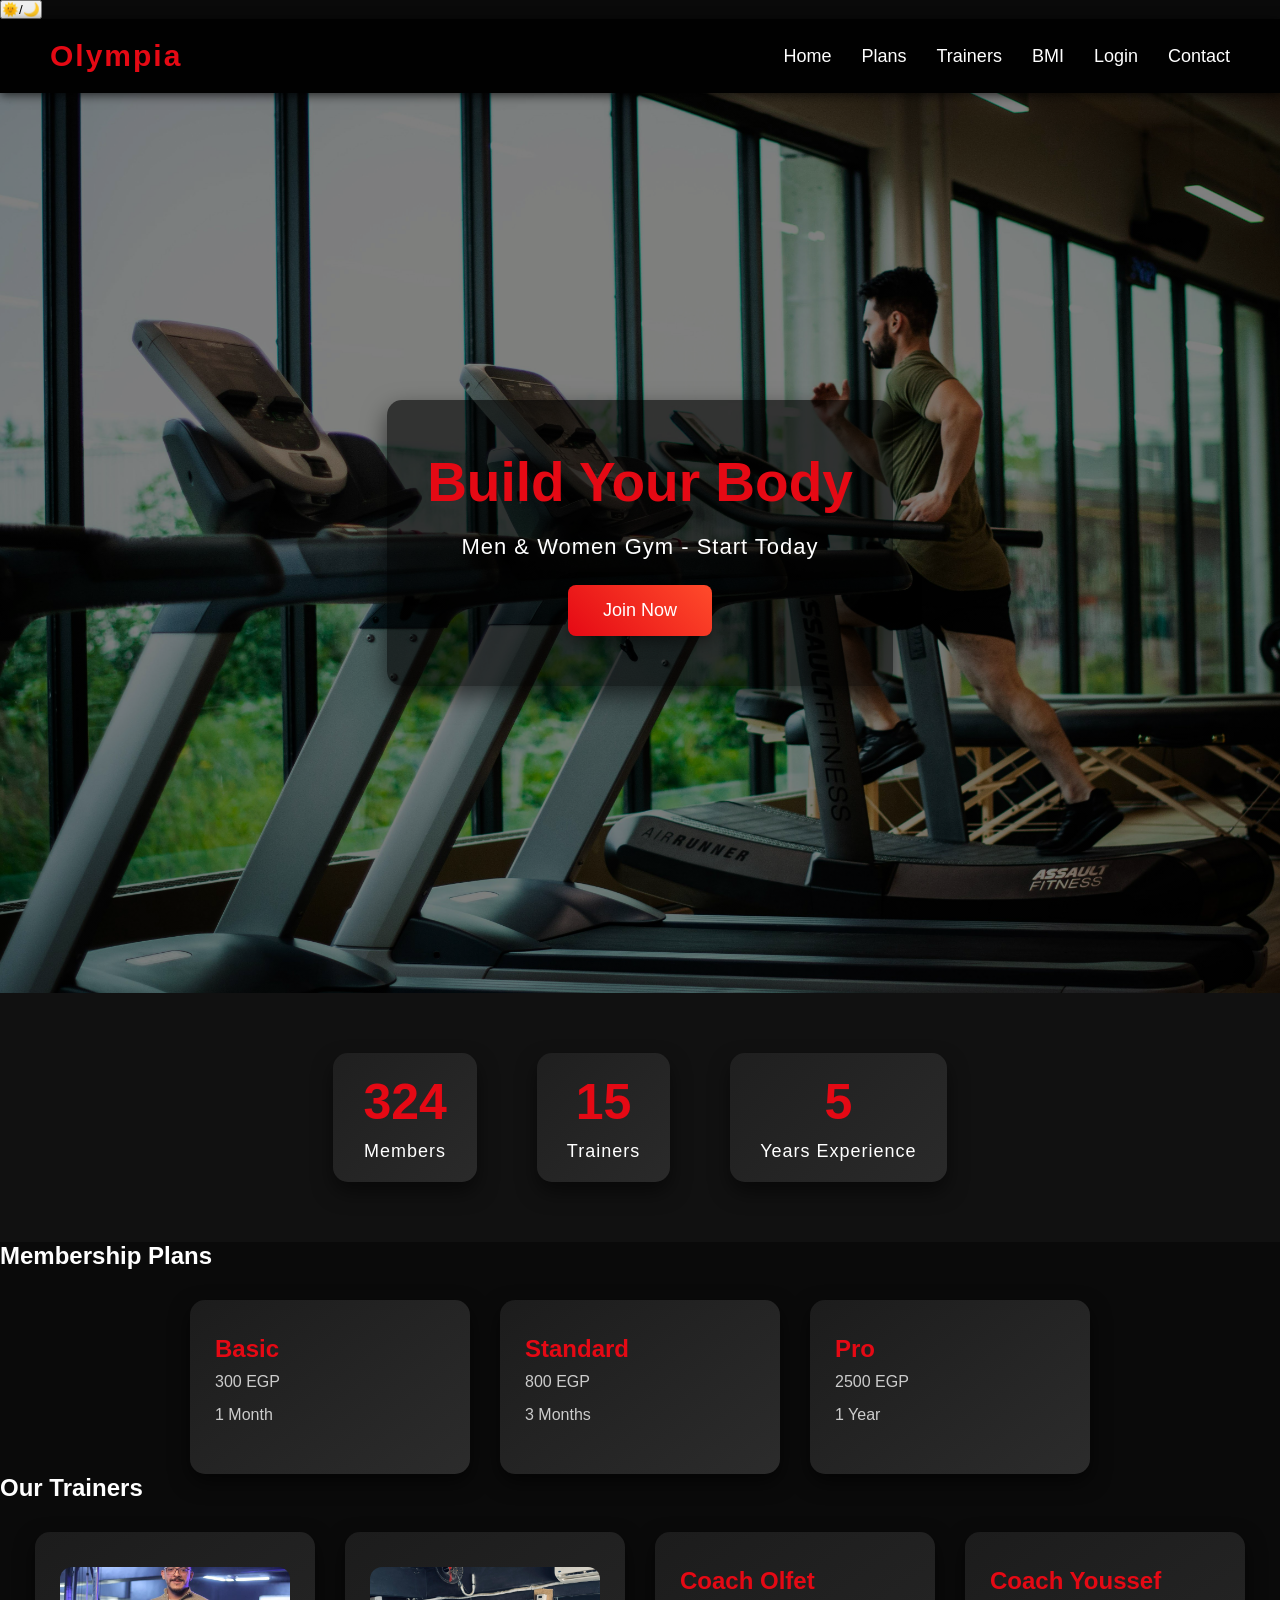
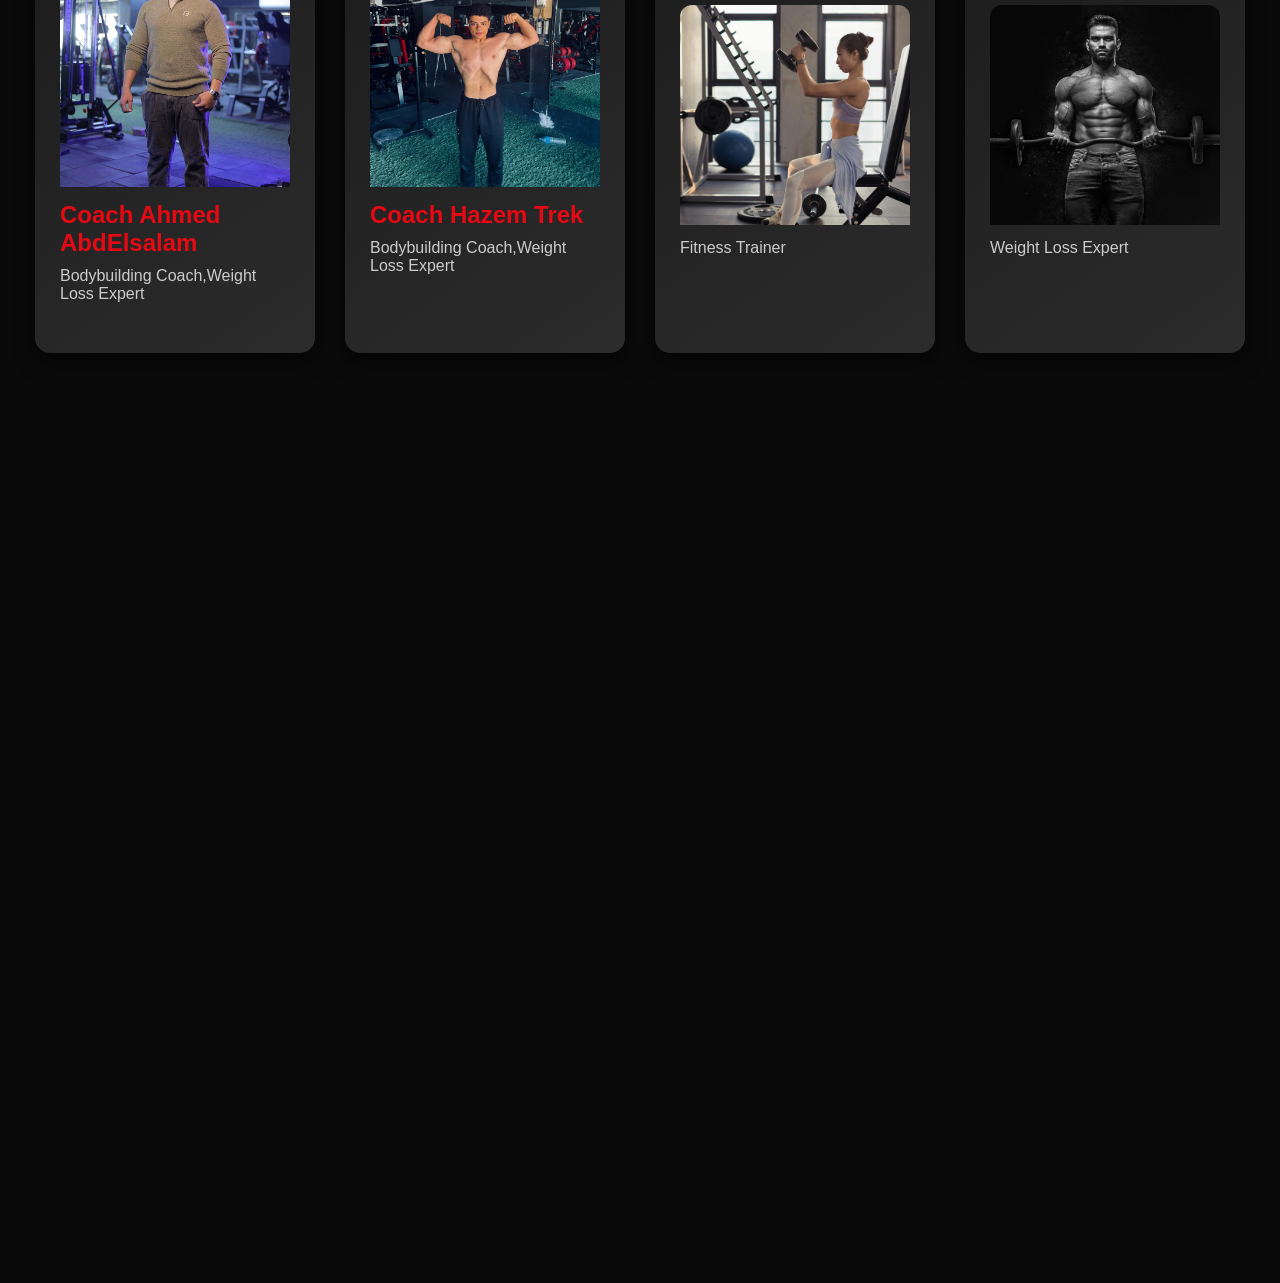
==== olmpya gym/index.html @ c34d0414 "Add files via upload" ====
<!DOCTYPE html>
<html lang="en">
<head>
    <meta charset="UTF-8">
    <title>Olympia Gym</title>
    <link rel="stylesheet" href="style.css">
</head>
<body>

<!-- Dark/Light Toggle -->
<button id="themeToggle" class="theme-toggle">🌞/🌙</button>

<!-- WhatsApp Button -->
<a href="https://wa.me/201556507666" class="whatsapp" target="_blank">WhatsApp</a>

<!-- Navbar -->
<nav>
    <h1>Olympia</h1>
    <ul>
        <li><a href="#home">Home</a></li>
        <li><a href="#plans">Plans</a></li>
        <li><a href="#trainers">Trainers</a></li>
        <li><a href="#bmi">BMI</a></li>
        <li><a href="#login">Login</a></li>
        <li><a href="#contact">Contact</a></li>
    </ul>
</nav>

<!-- Hero -->
<section id="home" class="hero reveal">
    <div class="hero-content">
        <h2>Build Your Body</h2>
        <p>Men & Women Gym - Start Today</p>
        <button>Join Now</button>
    </div>
</section>

<!-- Stats -->
<section class="stats reveal">
    <div class="stat">
        <h2 class="counter" data-target="1200">0</h2>
        <p>Members</p>
    </div>
    <div class="stat">
        <h2 class="counter" data-target="15">0</h2>
        <p>Trainers</p>
    </div>
    <div class="stat">
        <h2 class="counter" data-target="5">0</h2>
        <p>Years Experience</p>
    </div>
</section>

<!-- Plans -->
<section id="plans" class="pricing reveal">
    <h2>Membership Plans</h2>
    <div class="cards">
        <div class="card">
            <h3>Basic</h3>
            <p class="price">300 EGP</p>
            <p>1 Month</p>
        </div>
        <div class="card">
            <h3>Standard</h3>
            <p class="price">800 EGP</p>
            <p>3 Months</p>
        </div>
        <div class="card pro">
            <h3>Pro</h3>
            <p class="price">2500 EGP</p>
            <p>1 Year</p>
        </div>
    </div>
</section>

<!-- Trainers -->
<section id="trainers" class="trainers reveal">
    <h2>Our Trainers</h2>
    <div class="cards">

        <div class="card">
            <div class="trainer-card">
                <img src="images/3BSS.JPG" alt="Trainer" class="trainer-img">
            
                <h3>Coach Ahmed AbdElsalam</h3>
                <p>Bodybuilding Coach,Weight Loss Expert</p>
            </div>

        </div>
            <div class="card">
            <div class="trainer-card">
                <img src="images/Z00MAA.JPG" alt="Trainer" class="trainer-img">
                <h3>Coach Hazem Trek</h3>

                <p>Bodybuilding Coach,Weight Loss Expert</p>
            </div>
            
        </div>
        <div class="card">
            <h3>Coach Olfet</h3>
            <img src="images/olfet.jpg" alt="Trainer" class="trainer-img">
            <p>Fitness Trainer</p>
        </div>
        <div class="card">
            <h3>Coach Youssef</h3>
            <img src="images/YOUSSEF.jpg" alt="Trainer" class="trainer-img">
            <p>Weight Loss Expert</p>
        </div>
    </div>
</section>

<!-- BMI Calculator -->
<section id="bmi" class="bmi reveal">
    <h2>BMI Calculator</h2>
    <input type="number" id="weight" placeholder="Weight (kg)">
    <input type="number" id="height" placeholder="Height (cm)">
    <button onclick="calcBMI()">Calculate</button>
    <h3 id="result"></h3>
</section>

<!-- Login -->
<section id="login" class="login reveal">
    <h2>Member Login</h2>
    <input type="text" placeholder="Username">
    <input type="password" placeholder="Password">
    <button>Login</button>
</section>

<!-- Contact -->
<section id="contact" class="contact reveal">
    <h2>Contact Us</h2>
    <form>
        <input type="text" placeholder="Your Name" required>
        <input type="text" placeholder="Phone Number" required>
        <button type="submit">Send</button>
    </form>
</section>

<script src="script.js"></script>
</body>
</html>
---- olmpya gym/style.css ----
/* Reset */
*{
    margin:0;
    padding:0;
    box-sizing:border-box;
    font-family: 'Montserrat', Arial, sans-serif;
}

body{
    background:#0a0a0a;
    color:#fff;
    scroll-behavior: smooth;
}

/* Navbar */
nav{
    display:flex;
    justify-content:space-between;
    align-items:center;
    padding:20px 50px;
    background:rgba(0,0,0,0.85);
    position:sticky;
    top:0;
    z-index:1000;
    box-shadow:0 2px 10px rgba(0,0,0,0.7);
}

nav h1{
    color:#e50914;
    font-size:30px;
    font-weight:700;
    letter-spacing:2px;
}

nav ul{
    display:flex;
    list-style:none;
    gap:30px;
}

nav ul li a{
    color:#fff;
    text-decoration:none;
    font-size:18px;
    transition:0.3s;
}

nav ul li a:hover{
    color:#e50914;
    transform:scale(1.1);
}

/* Hero Section */
.hero{
    height:90vh;
background: linear-gradient(rgba(0,0,0,0.5), rgba(0,0,0,0.5)), url("images/Olmpya.jpg") center/cover no-repeat;
    height: 100vh;
    
    
    display:flex;
    align-items:center;
    justify-content:center;
}

.hero-content{
    background:rgba(0,0,0,0.6);
    padding:50px 40px;
    border-radius:15px;
    text-align:center;
    box-shadow:0 10px 25px rgba(0,0,0,0.6);
}

.hero h2{
    font-size:55px;
    margin-bottom:20px;
    color:#e50914;
}

.hero p{
    font-size:22px;
    margin-bottom:25px;
    letter-spacing:1px;
}

.hero button{
    padding:15px 35px;
    border:none;
    background:linear-gradient(45deg,#e50914,#ff4b2b);
    color:white;
    font-size:18px;
    border-radius:8px;
    cursor:pointer;
    box-shadow:0 5px 15px rgba(0,0,0,0.5);
    transition:0.3s;
}

.hero button:hover{
    transform:scale(1.05);
    box-shadow:0 8px 25px rgba(0,0,0,0.7);
}

/* Stats */
.stats{
    display:flex;
    justify-content:center;
    gap:60px;
    padding:60px 20px;
    background:#111;
}

.stat{
    text-align:center;
    padding:20px 30px;
    background:linear-gradient(135deg,#1f1f1f,#2a2a2a);
    border-radius:15px;
    box-shadow:0 10px 20px rgba(0,0,0,0.5);
    transition:0.3s;
}

.stat:hover{
    transform:translateY(-10px);
    box-shadow:0 15px 25px rgba(0,0,0,0.7);
}

.stat h2{
    color:#e50914;
    font-size:50px;
    margin-bottom:10px;
}

.stat p{
    font-size:18px;
    letter-spacing:1px;
}

/* Cards */
.cards{
    display:flex;
    justify-content:center;
    gap:30px;
    flex-wrap:wrap;
    margin-top:30px;
}

.card{
    background:linear-gradient(145deg,#1c1c1c,#2c2c2c);
    padding:35px 25px;
    width:280px;
    border-radius:15px;
    transition:0.3s;
    box-shadow:0 8px 20px rgba(0,0,0,0.6);
}

.card:hover{
    transform:translateY(-15px);
    box-shadow:0 15px 35px rgba(0,0,0,0.7);
}

.card h3{
    font-size:24px;
    margin-bottom:10px;
    color:#e50914;
}

.card p{
    font-size:16px;
    margin-bottom:15px;
    color:#ccc;
}
.trainer-card {
    overflow: hidden;
}

.trainer-img {
    width: 100%;
    height: 220px;
    object-fit: cover;
    border-radius: 12px 12px 0 0;
    margin-bottom: 10px;
}


.price{
    font-size:28px;
    color:#ff4b2b;
    margin-bottom:15px;
}

/* BMI Section */
.bmi input{
    display:block;
    margin:12px auto;
    padding:12px;
    width:220px;
    border-radius:8px;
    border:none;
    outline:none;
    background:rgba(255,255,255,0.05);
    color:#fff;
    font-size:16px;
    transition:0.3s;
}

.bmi input::placeholder{
    color:#bbb;
}

.bmi input:focus{
    background:rgba(255,255,255,0.15);
    box-shadow:0 0 10px #e50914;
}

.bmi button{
    padding:12px 25px;
    background:linear-gradient(45deg,#e50914,#ff4b2b);
    color:white;
    border:none;
    border-radius:8px;
    cursor:pointer;
    font-size:16px;
    margin-top:10px;
    box-shadow:0 5px 15px rgba(0,0,0,0.5);
    transition:0.3s;
}

.bmi button:hover{
    transform:scale(1.05);
}

/* Login Section */
.login{
    background:rgba(20,20,20,0.85);
    padding:40px 30px;
    border-radius:20px;
    width:350px;
    margin:40px auto;
    box-shadow:0 15px 35px rgba(0,0,0,0.7);
    transition:0.3s;
}

.login:hover{
    transform:translateY(-5px);
    box-shadow:0 20px 45px rgba(0,0,0,0.8);
}

.login input{
    display:block;
    width:100%;
    padding:15px;
    margin:15px 0;
    border:none;
    border-radius:12px;
    background:rgba(255,255,255,0.05);
    color:#fff;
    font-size:16px;
    outline:none;
    transition:0.3s;
}

.login input::placeholder{
    color:#bbb;
    font-weight:500;
}

.login input:focus{
    background:rgba(255,255,255,0.15);
    box-shadow:0 0 10px #e50914;
}

.login button{
    display:block;
    width:100%;
    padding:15px;
    margin-top:15px;
    border:none;
    border-radius:12px;
    background:linear-gradient(45deg,#e50914,#ff4b2b);
    color:white;
    font-size:18px;
    font-weight:600;
    cursor:pointer;
    transition:0.3s;
    box-shadow:0 5px 20px rgba(0,0,0,0.6);
}

.login button:hover{
    transform:scale(1.05);
    box-shadow:0 8px 25px rgba(0,0,0,0.8);
}

/* Contact Section */
.contact{
    background:rgba(20,20,20,0.85);
    padding:40px 30px;
    border-radius:20px;
    width:350px;
    margin:40px auto;
    box-shadow:0 15px 35px rgba(0,0,0,0.7);
    transition:0.3s;
}

.contact:hover{
    transform:translateY(-5px);
    box-shadow:0 20px 45px rgba(0,0,0,0.8);
}

.contact input{
    display:block;
    width:100%;
    padding:15px;
    margin:15px 0;
    border:none;
    border-radius:12px;
    background:rgba(255,255,255,0.05);
    color:#fff;
    font-size:16px;
    outline:none;
    transition:0.3s;
}

.contact input::placeholder{
    color:#bbb;
    font-weight:500;
}

.contact input:focus{
    background:rgba(255,255,255,0.15);
    box-shadow:0 0 10px #e50914;
}

.contact button{
    display:block;
    width:100%;
    padding:15px;
    margin-top:15px;
    border:none;
    border-radius:12px;
    background:linear-gradient(45deg,#e50914,#ff4b2b);
    color:white;
    font-size:18px;
    font-weight:600;
    cursor:pointer;
    transition:0.3s;
    box-shadow:0 5px 20px rgba(0,0,0,0.6);
}

.contact button:hover{
    transform:scale(1.05);
    box-shadow:0 8px 25px rgba(0,0,0,0.8);
}

/* WhatsApp */
.whatsapp{
    position:fixed;
    bottom:20px;
    right:20px;
    background:green;
    color:white;
    padding:15px 20px;
    border-radius:10px;
    text-decoration:none;
    font-weight:bold;
    font-size:16px;
    box-shadow:0 5px 20px rgba(0,0,0,0.5);
    transition:0.3s;
}

.whatsapp:hover{
    transform:scale(1.1);
    box-shadow:0 8px 25px rgba(0,0,0,0.7);
}

/* Scroll Reveal */
.reveal{
    opacity:0;
    transform:translateY(50px);
    transition:1s;
}

.reveal.active{
    opacity:1;
    transform:translateY(0);
}

/* Responsive */
@media (max-width:768px){
    nav{ flex-direction:column; gap:15px; }
    .hero{ padding:60px 20px; text-align:center; height:auto; }
    .hero h2{ font-size:36px; }
    .cards{ flex-direction:column; align-items:center; }
    .stats{ flex-direction:column; gap:20px; }
    .login, .contact, .bmi{
        width:90%;
        padding:30px 20px;
    }
    .login input, .login button,
    .bmi input, .bmi button,
    .contact input, .contact button{
        width:100%;
    }
}
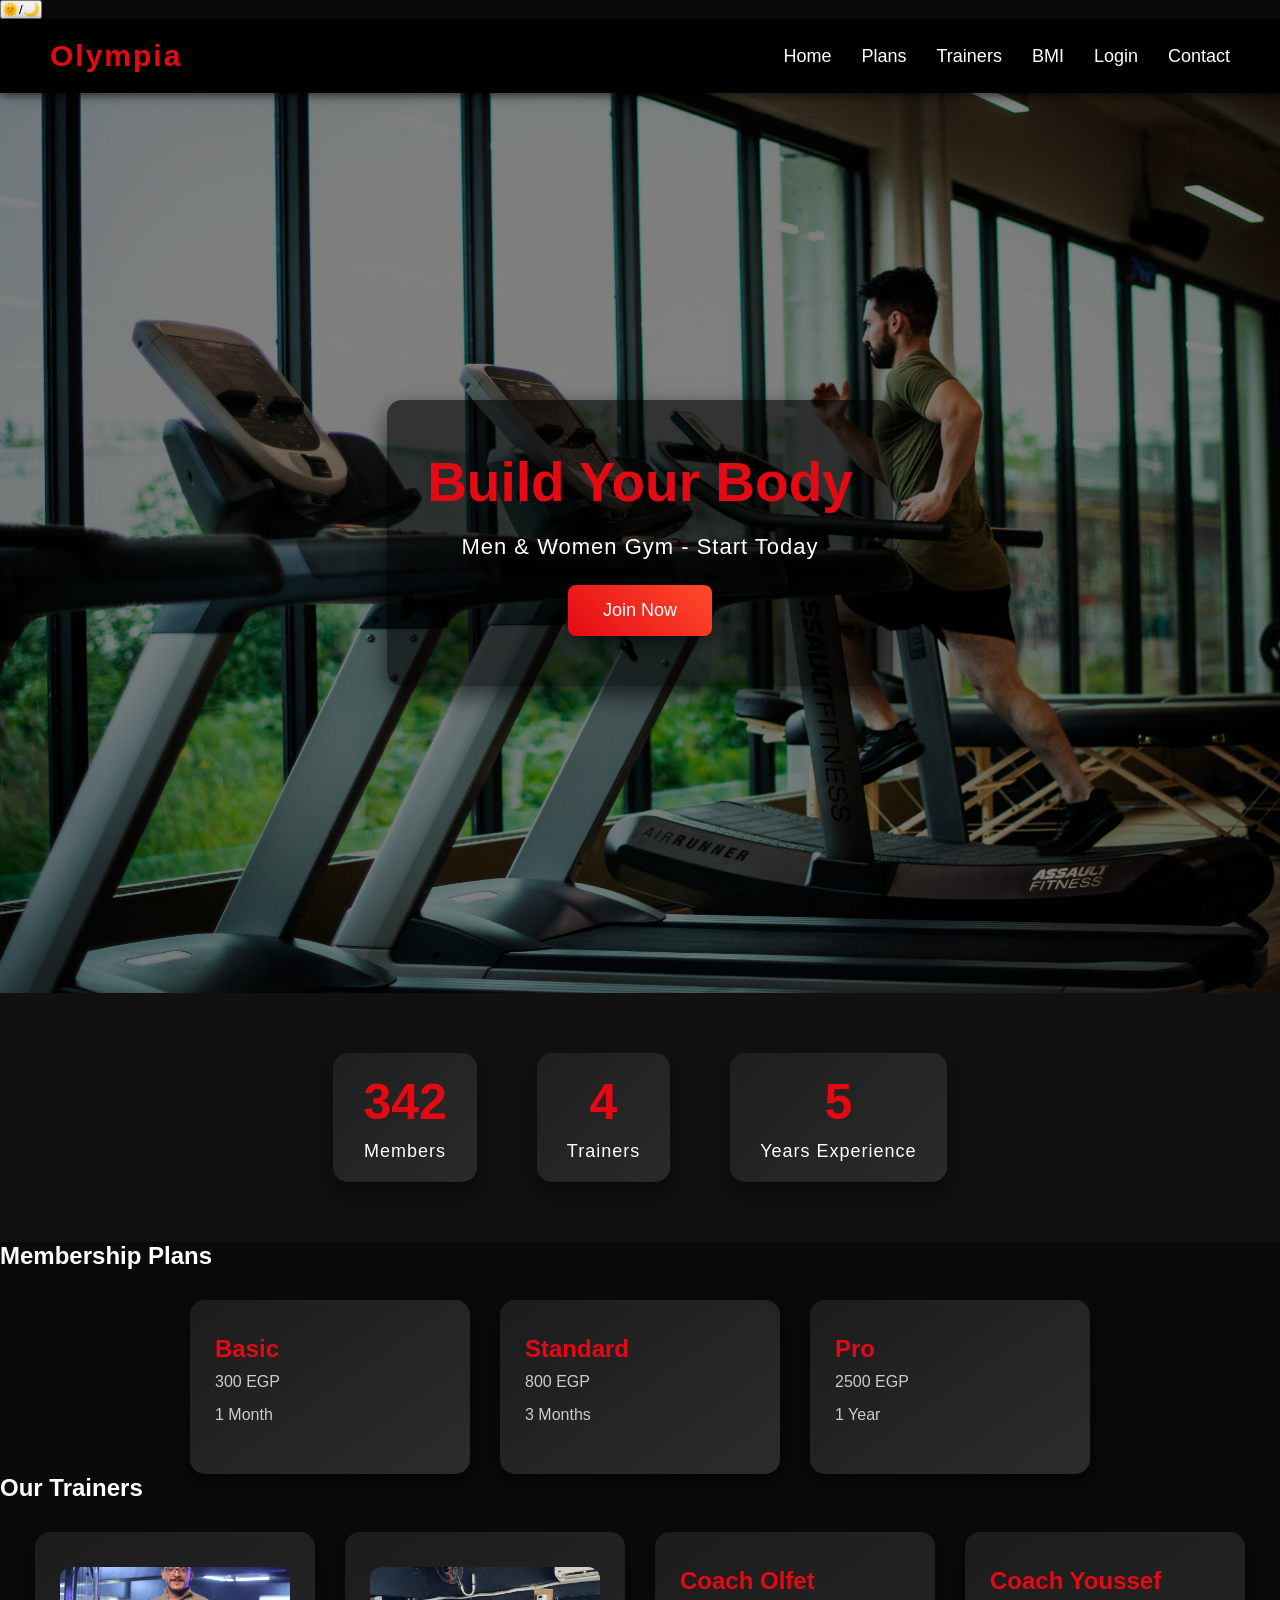
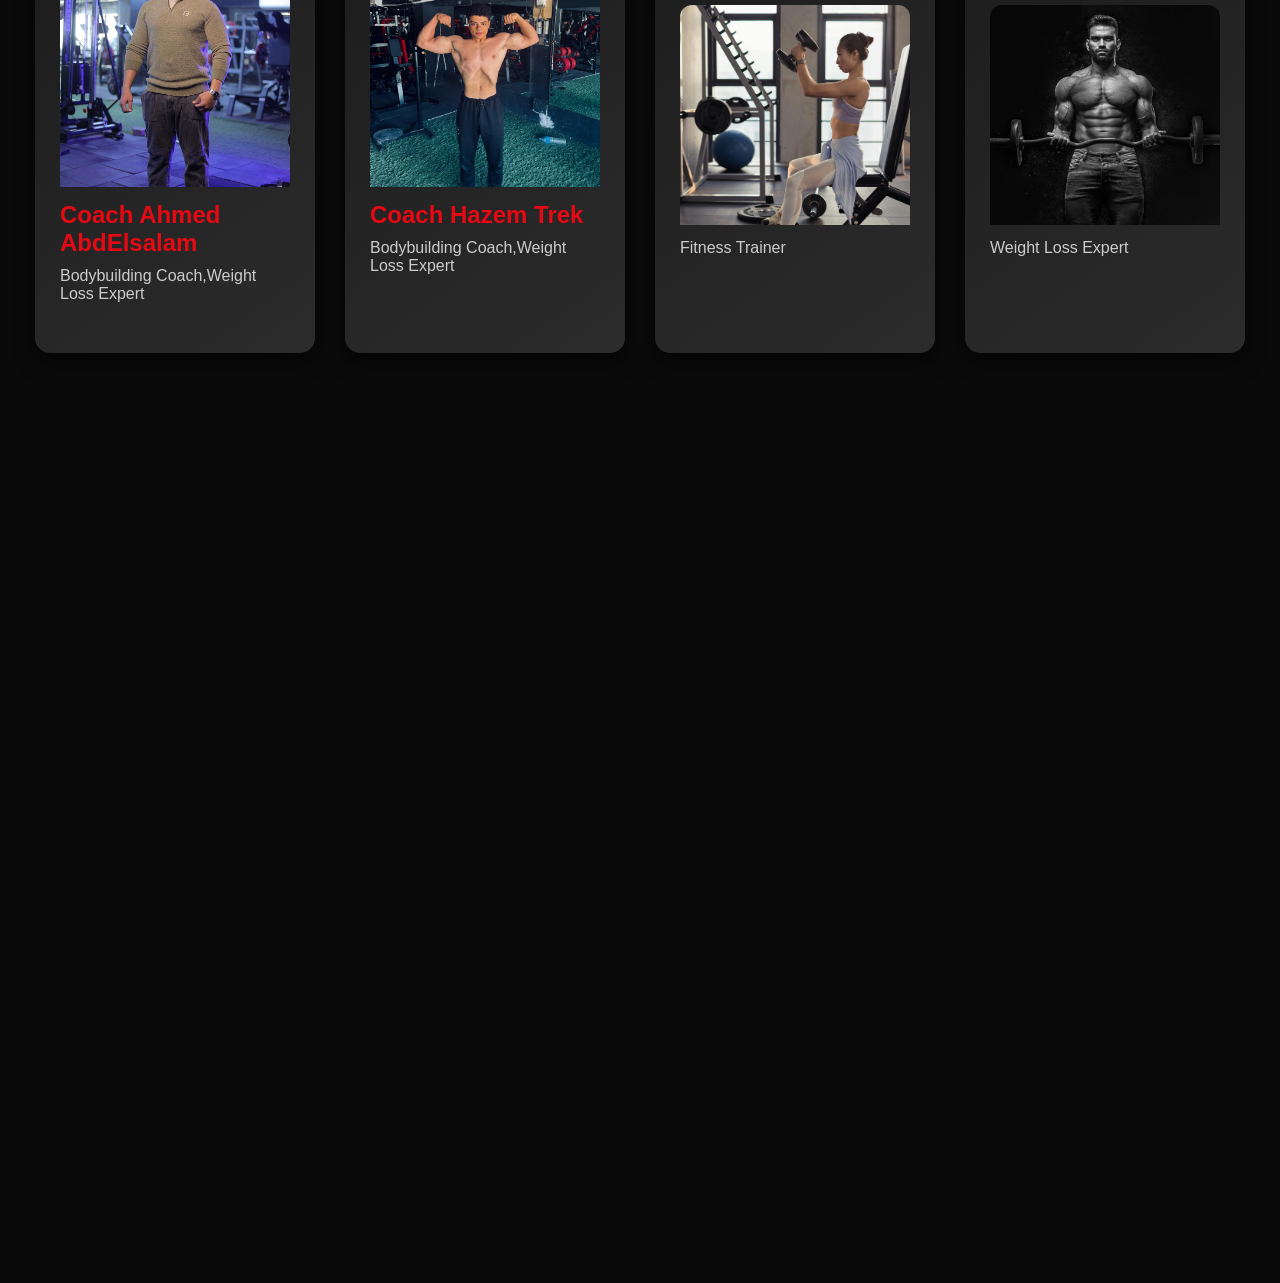
==== commit baee192f: "Update index.html" ====
--- a/olmpya gym/index.html
+++ b/olmpya gym/index.html
@@ -42,7 +42,7 @@
         <p>Members</p>
     </div>
     <div class="stat">
-        <h2 class="counter" data-target="15">0</h2>
+        <h2 class="counter" data-target="4">0</h2>
         <p>Trainers</p>
     </div>
     <div class="stat">
@@ -139,3 +139,4 @@
 <script src="script.js"></script>
 </body>
 </html>
+
